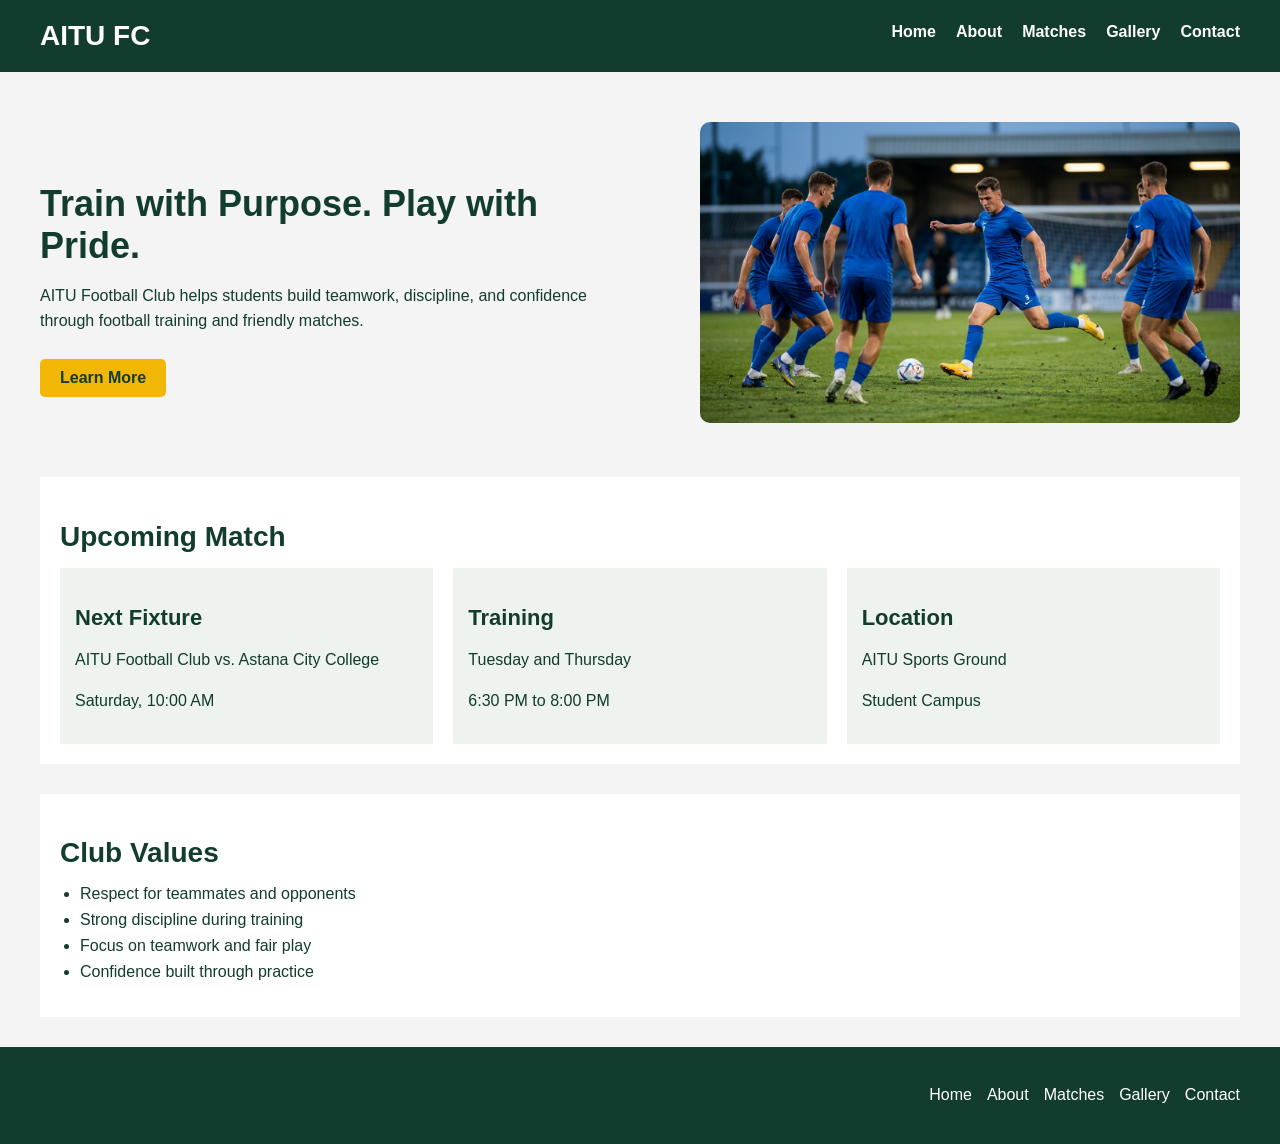
==== index.html @ 3e823489 "Overall midterm project, contributions in README" ====
<!DOCTYPE html>
<html lang="en">
<head>
  <meta charset="UTF-8">
  <meta name="viewport" content="width=device-width, initial-scale=1.0">
  <title>AITU Football Club</title>
  <link rel="stylesheet" href="css/style.css">
</head>
<body>
  <header>
    <a class="logo" href="index.html">AITU FC</a>
    <nav>
      <ul>
        <li><a href="index.html">Home</a></li>
        <li><a href="about.html">About</a></li>
        <li><a href="matches.html">Matches</a></li>
        <li><a href="gallery.html">Gallery</a></li>
        <li><a href="contact.html">Contact</a></li>
      </ul>
    </nav>
  </header>

  <main>
    <section class="hero">
      <div class="hero-text">
        <h1>Train with Purpose. Play with Pride.</h1>
        <p>AITU Football Club helps students build teamwork, discipline, and confidence through football training and friendly matches.</p>
        <a class="button" href="about.html">Learn More</a>
      </div>
      <div class="hero-image">
        <img src="training.png" alt="Football players training on the field">
      </div>
    </section>

    <section class="section" id="schedule">
      <h2>Upcoming Match</h2>
      <div class="info-box">
        <div class="card">
          <h3>Next Fixture</h3>
          <p>AITU Football Club vs. Astana City College</p>
          <p>Saturday, 10:00 AM</p>
        </div>
        <div class="card">
          <h3>Training</h3>
          <p>Tuesday and Thursday</p>
          <p>6:30 PM to 8:00 PM</p>
        </div>
        <div class="card">
          <h3>Location</h3>
          <p>AITU Sports Ground</p>
          <p>Student Campus</p>
        </div>
      </div>
    </section>

    <section class="section" id="players">
      <h2>Club Values</h2>
      <ul>
        <li>Respect for teammates and opponents</li>
        <li>Strong discipline during training</li>
        <li>Focus on teamwork and fair play</li>
        <li>Confidence built through practice</li>
      </ul>
    </section>
  </main>

  <footer>
    <p>AITU Football Club</p>
    <div class="footer-links">
      <a href="index.html">Home</a>
      <a href="about.html">About</a>
      <a href="matches.html">Matches</a>
      <a href="gallery.html">Gallery</a>
      <a href="contact.html">Contact</a>
    </div>
  </footer>
</body>
</html>
---- css/style.css ----
:root {
  --primary-color: #123c2d;
  --accent-color: #f2b705;
  --main-font: 'Montserrat', sans-serif;
}

body {
  margin: 0;
  font-family: Montserrat, sans-serif;
  background-color: #f4f4f4;
  color: #123c2d;
}

header {
  background-color: var(--primary-color);
  color: #ffffff;
  padding: 20px 40px;
  display: flex;
  justify-content: space-between;
  align-items: center;
}

.logo {
  font-size: 28px;
  font-weight: bold;
  color: #ffffff;
  text-decoration: none;
}

nav ul {
  list-style: none;
  margin: 0;
  padding: 0;
  display: flex;
  gap: 20px;
}

nav a {
  color: #ffffff;
  text-decoration: none;
  font-weight: bold;
}

main {
  padding: 30px 40px;
}

.hero {
  display: flex;
  justify-content: space-between;
  align-items: center;
  gap: 20px;
  padding: 20px 0;
}

.hero-text {
  width: 50%;
}

.hero-image {
  width: 45%;
}

img {
  width: 100%;
  height: auto;
  border-radius: 10px;
}

h1 {
  font-size: 36px;
  color: #123c2d;
  margin-bottom: 15px;
}

h2 {
  font-size: 28px;
  color: #123c2d;
  margin-bottom: 10px;
}

h3 {
  font-size: 22px;
  color: #123c2d;
  margin-bottom: 10px;
}

p {
  font-size: 16px;
  line-height: 1.6;
  color: #123c2d;
  margin-bottom: 15px;
}

ul {
  padding-left: 20px;
}

li {
  color: #123c2d;
  margin-bottom: 8px;
}

.button {
  display: inline-block;
  background-color: var(--accent-color);
  color: #123c2d;
  padding: 10px 20px;
  text-decoration: none;
  font-weight: bold;
  border-radius: 5px;
  margin-top: 10px;
}

.section {
  margin-top: 30px;
  padding: 20px;
  background-color: #ffffff;
}

.info-box {
  display: flex;
  justify-content: space-between;
  gap: 20px;
  margin-top: 15px;
}

.card {
  width: 32%;
  background-color: #eef3ef;
  padding: 15px;
}

footer {
  background-color: #123c2d;
  color: #ffffff;
  padding: 20px 40px;
  display: flex;
  justify-content: space-between;
  align-items: center;
}

.footer-links {
  display: flex;
  gap: 15px;
}

.footer-links a {
  color: #ffffff;
  text-decoration: none;
}

.container {
  width: 90%;
  margin: 0 auto;
}

.table {
  width: 100%;
  border-collapse: collapse;
  background-color: #ffffff;
}

.table th,
.table td {
  padding: 12px;
  text-align: left;
  border: 1px solid #cccccc;
}

.table th {
  background-color: #123c2d;
  color: #ffffff;
}

.table tr:nth-child(even) td {
  background-color: #eef3ef;
}

.gallery {
  display: grid;
  grid-template-columns: repeat(3, 1fr);
  gap: 20px;
}

.gallery-photo {
  position: relative;
}

.gallery-photo img {
  display: block;
}

.photo-badge {
  position: absolute;
  top: 10px;
  left: 10px;
  background-color: #f2b705;
  color: #123c2d;
  padding: 8px;
}

.form-section {
  width: 60%;
  margin: 0 auto;
  padding: 20px;
  background-color: #ffffff;
}

.form-button {
  background-color: #123c2d;
  color: #ffffff;
  padding: 10px 20px;
  border: none;
}

.form-button:hover {
  background-color: #f2b705;
  color: #123c2d;
}

.form-button:focus {
  background-color: #f2b705;
  color: #123c2d;
}

@media (max-width: 768px) {
  header {
    flex-direction: column;
    gap: 15px;
  }

  nav ul {
    flex-direction: column;
    align-items: center;
    gap: 10px;
  }

  .form-section {
    width: 90%;
  }
}
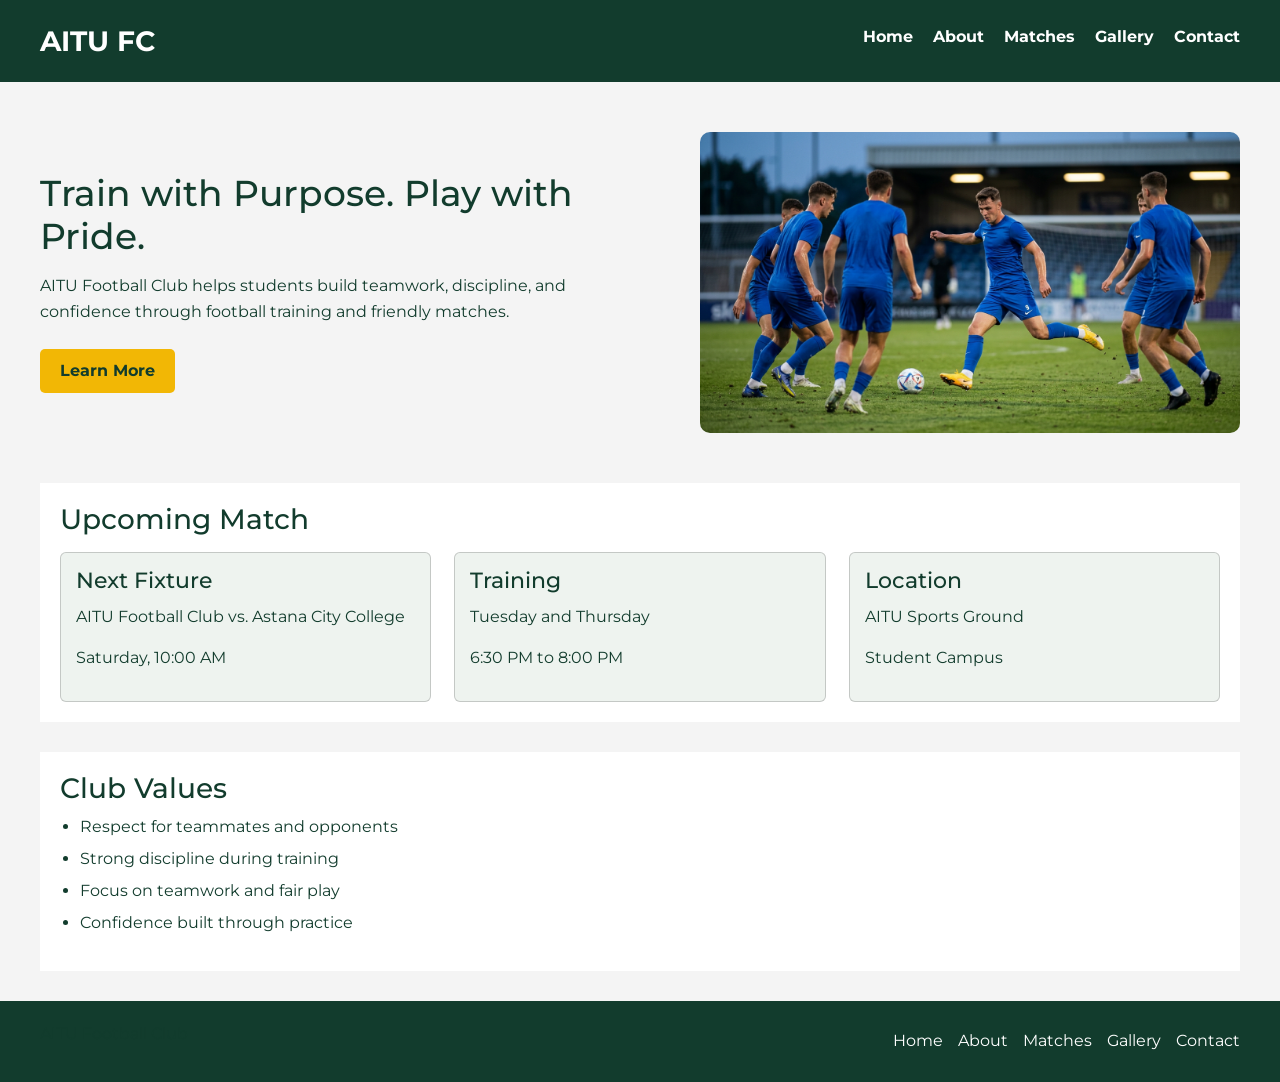
==== commit f4a55538: "Abylaikhan added some additional codes" ====
--- a/index.html
+++ b/index.html
@@ -4,7 +4,12 @@
   <meta charset="UTF-8">
   <meta name="viewport" content="width=device-width, initial-scale=1.0">
   <title>AITU Football Club</title>
-  <link rel="stylesheet" href="css/style.css">
+  
+<link rel="preconnect" href="https://fonts.googleapis.com">
+<link rel="preconnect" href="https://fonts.gstatic.com" crossorigin>
+<link href="https://fonts.googleapis.com/css2?family=Montserrat:wght@400;600;700&display=swap" rel="stylesheet">
+<link rel="stylesheet" href="https://cdn.jsdelivr.net/npm/bootstrap@5.3.3/dist/css/bootstrap.min.css">  
+<link rel="stylesheet" href="css/style.css">
 </head>
 <body>
   <header>
@@ -28,7 +33,7 @@
         <a class="button" href="about.html">Learn More</a>
       </div>
       <div class="hero-image">
-        <img src="training.png" alt="Football players training on the field">
+        <img src="training.png" alt="Football players training on the field" loading="lazy">
       </div>
     </section>
 
--- a/css/style.css
+++ b/css/style.css
@@ -6,7 +6,7 @@
 
 body {
   margin: 0;
-  font-family: Montserrat, sans-serif;
+  font-family: var(--main-font);
   background-color: #f4f4f4;
   color: #123c2d;
 }
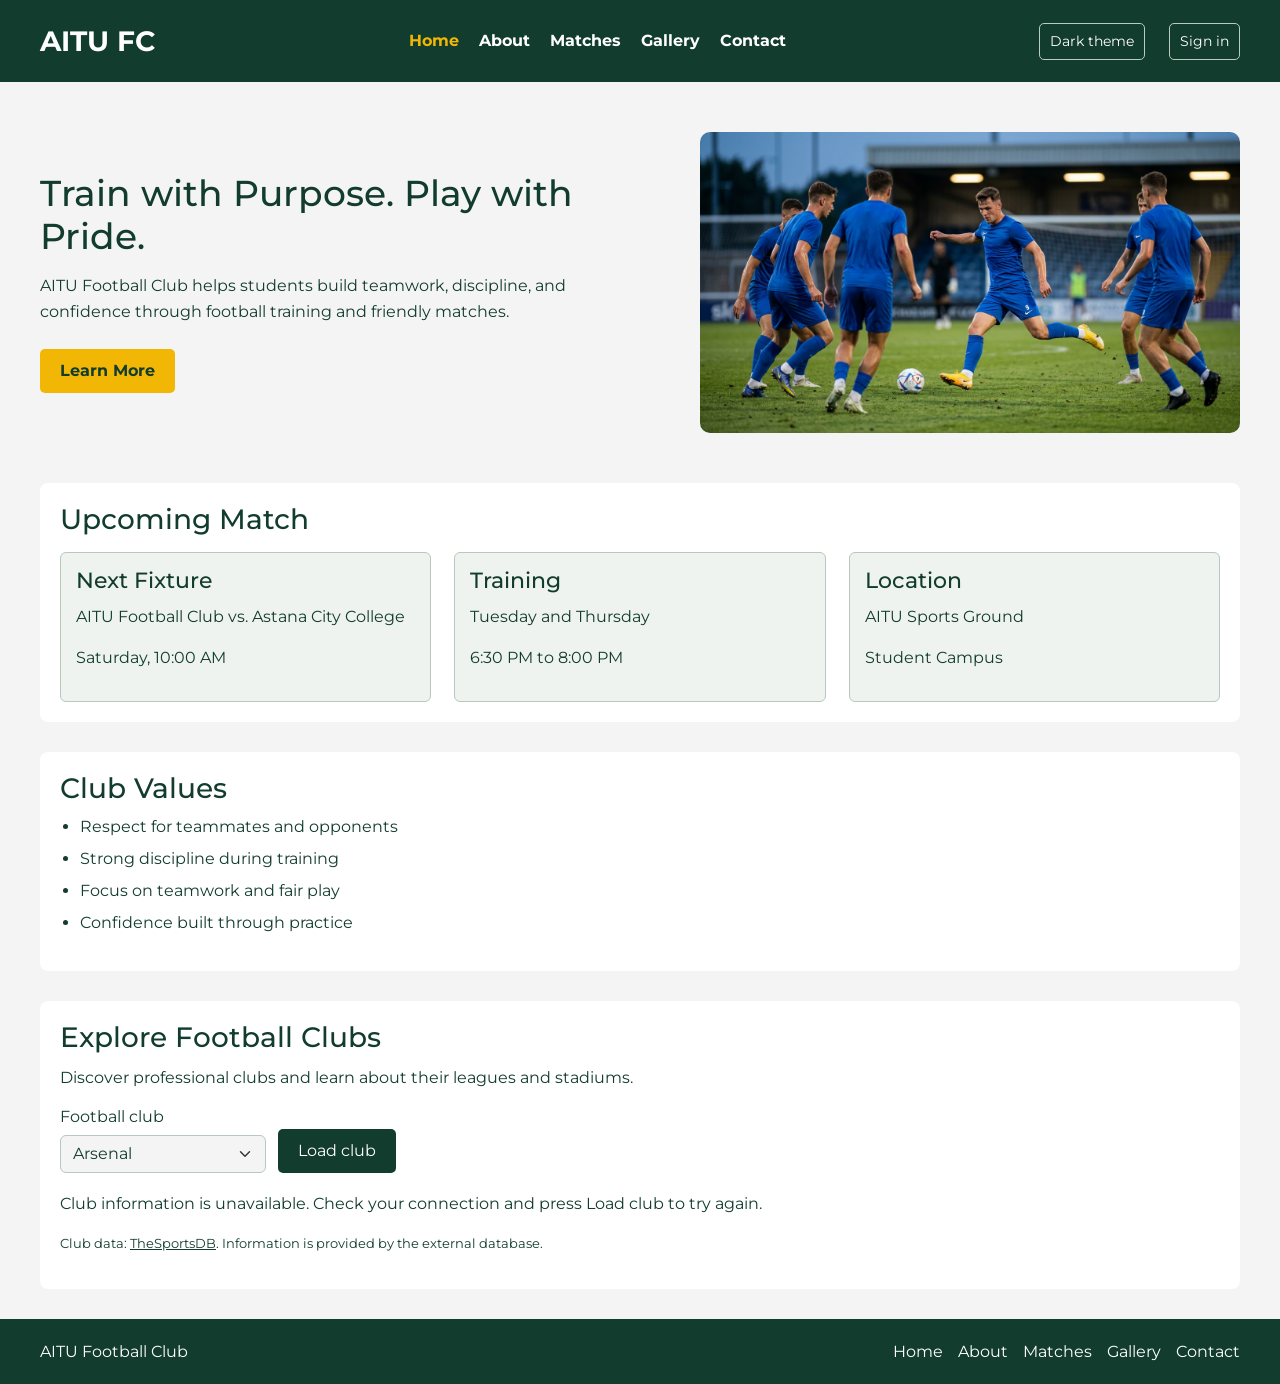
==== commit ae45e7de: "Azamat Ray:Home and About pages, shared layout, theme switching, responsive styling, and TheSportsDB" ====
--- a/index.html
+++ b/index.html
@@ -4,25 +4,30 @@
   <meta charset="UTF-8">
   <meta name="viewport" content="width=device-width, initial-scale=1.0">
   <title>AITU Football Club</title>
-  
-<link rel="preconnect" href="https://fonts.googleapis.com">
-<link rel="preconnect" href="https://fonts.gstatic.com" crossorigin>
-<link href="https://fonts.googleapis.com/css2?family=Montserrat:wght@400;600;700&display=swap" rel="stylesheet">
-<link rel="stylesheet" href="https://cdn.jsdelivr.net/npm/bootstrap@5.3.3/dist/css/bootstrap.min.css">  
-<link rel="stylesheet" href="css/style.css">
+  <link rel="preconnect" href="https://fonts.googleapis.com">
+  <link rel="preconnect" href="https://fonts.gstatic.com" crossorigin>
+  <link href="https://fonts.googleapis.com/css2?family=Montserrat:wght@400;600;700&display=swap" rel="stylesheet">
+  <link rel="stylesheet" href="https://cdn.jsdelivr.net/npm/bootstrap@5.3.3/dist/css/bootstrap.min.css">
+  <link rel="stylesheet" href="css/style.css">
 </head>
 <body>
   <header>
     <a class="logo" href="index.html">AITU FC</a>
     <nav>
       <ul>
-        <li><a href="index.html">Home</a></li>
+        <li><a href="index.html" aria-current="page">Home</a></li>
         <li><a href="about.html">About</a></li>
         <li><a href="matches.html">Matches</a></li>
         <li><a href="gallery.html">Gallery</a></li>
         <li><a href="contact.html">Contact</a></li>
       </ul>
     </nav>
+    <div class="header-tools">
+      <button type="button" id="theme-toggle" aria-pressed="false">Dark theme</button>
+      <span id="user-name"></span>
+      <a id="sign-in-link" href="signin.html">Sign in</a>
+      <button type="button" id="sign-out" hidden>Sign out</button>
+    </div>
   </header>
 
   <main>
@@ -67,6 +72,25 @@
         <li>Confidence built through practice</li>
       </ul>
     </section>
+
+    <section class="section" id="football-clubs">
+      <h2>Explore Football Clubs</h2>
+      <p>Discover professional clubs and learn about their leagues and stadiums.</p>
+      <form id="team-form" class="team-controls">
+        <div>
+          <label for="team-select">Football club</label>
+          <select id="team-select" class="form-select">
+            <option value="133604">Arsenal</option>
+            <option value="133602">Liverpool</option>
+            <option value="133612">Manchester United</option>
+          </select>
+        </div>
+        <button id="team-load" class="form-button" type="submit">Load club</button>
+      </form>
+      <p id="team-status" role="status" aria-live="polite"></p>
+      <div id="team-results" aria-busy="false"></div>
+      <p class="api-credit">Club data: <a href="https://www.thesportsdb.com/" target="_blank" rel="noopener">TheSportsDB</a>. Information is provided by the external database.</p>
+    </section>
   </main>
 
   <footer>
@@ -79,5 +103,8 @@
       <a href="contact.html">Contact</a>
     </div>
   </footer>
+
+  <script src="js/jquery-3.7.1.min.js"></script>
+  <script src="js/script.js"></script>
 </body>
 </html>
--- a/css/style.css
+++ b/css/style.css
@@ -2,22 +2,29 @@
   --primary-color: #123c2d;
   --accent-color: #f2b705;
   --main-font: 'Montserrat', sans-serif;
+  --page-bg: #f4f4f4;
+  --panel-bg: #ffffff;
+  --soft-bg: #eef3ef;
+  --text-color: #123c2d;
+  --border-color: #b8c9bf;
 }
 
 body {
   margin: 0;
   font-family: var(--main-font);
-  background-color: #f4f4f4;
-  color: #123c2d;
+  background: var(--page-bg);
+  color: var(--text-color);
 }
 
 header {
   background-color: var(--primary-color);
-  color: #ffffff;
   padding: 20px 40px;
   display: flex;
   justify-content: space-between;
   align-items: center;
+  flex-wrap: wrap;
+  gap: 16px;
+  color: #ffffff;
 }
 
 .logo {
@@ -33,6 +40,8 @@
   padding: 0;
   display: flex;
   gap: 20px;
+  flex-wrap: wrap;
+  align-items: center;
 }
 
 nav a {
@@ -43,6 +52,9 @@
 
 main {
   padding: 30px 40px;
+  max-width: 1280px;
+  margin: auto;
+  min-height: 65vh;
 }
 
 .hero {
@@ -69,27 +81,27 @@
 
 h1 {
   font-size: 36px;
-  color: #123c2d;
   margin-bottom: 15px;
+  color: inherit;
 }
 
 h2 {
   font-size: 28px;
-  color: #123c2d;
   margin-bottom: 10px;
+  color: inherit;
 }
 
 h3 {
   font-size: 22px;
-  color: #123c2d;
   margin-bottom: 10px;
+  color: inherit;
 }
 
 p {
   font-size: 16px;
   line-height: 1.6;
-  color: #123c2d;
   margin-bottom: 15px;
+  color: inherit;
 }
 
 ul {
@@ -97,8 +109,8 @@
 }
 
 li {
-  color: #123c2d;
   margin-bottom: 8px;
+  color: inherit;
 }
 
 .button {
@@ -115,7 +127,9 @@
 .section {
   margin-top: 30px;
   padding: 20px;
-  background-color: #ffffff;
+  background: var(--panel-bg);
+  color: var(--text-color);
+  border-radius: 8px;
 }
 
 .info-box {
@@ -127,17 +141,19 @@
 
 .card {
   width: 32%;
-  background-color: #eef3ef;
   padding: 15px;
+  background: var(--soft-bg);
+  color: var(--text-color);
+  border: 1px solid var(--border-color);
 }
 
 footer {
   background-color: #123c2d;
-  color: #ffffff;
   padding: 20px 40px;
   display: flex;
   justify-content: space-between;
   align-items: center;
+  color: #ffffff;
 }
 
 .footer-links {
@@ -158,23 +174,26 @@
 .table {
   width: 100%;
   border-collapse: collapse;
-  background-color: #ffffff;
-}
-
-.table th,
+  --bs-table-bg: var(--panel-bg);
+  --bs-table-color: var(--text-color);
+  background: var(--panel-bg);
+  color: var(--text-color);
+}
+
+.table th {
+  padding: 12px;
+  text-align: left;
+  border: 1px solid #cccccc;
+  background-color: #123c2d;
+  color: #ffffff;
+  border-color: var(--border-color);
+}
+
 .table td {
   padding: 12px;
   text-align: left;
   border: 1px solid #cccccc;
-}
-
-.table th {
-  background-color: #123c2d;
-  color: #ffffff;
-}
-
-.table tr:nth-child(even) td {
-  background-color: #eef3ef;
+  border-color: var(--border-color);
 }
 
 .gallery {
@@ -185,10 +204,13 @@
 
 .gallery-photo {
   position: relative;
+  cursor: pointer;
 }
 
 .gallery-photo img {
   display: block;
+  height: 230px;
+  object-fit: cover;
 }
 
 .photo-badge {
@@ -201,10 +223,13 @@
 }
 
 .form-section {
-  width: 60%;
   margin: 0 auto;
   padding: 20px;
-  background-color: #ffffff;
+  background: var(--panel-bg);
+  color: var(--text-color);
+  border-radius: 8px;
+  max-width: 720px;
+  width: 100%;
 }
 
 .form-button {
@@ -212,6 +237,7 @@
   color: #ffffff;
   padding: 10px 20px;
   border: none;
+  border-radius: 5px;
 }
 
 .form-button:hover {
@@ -224,19 +250,545 @@
   color: #123c2d;
 }
 
+.strength-meter-wrapper {
+  width: 100%;
+  height: 8px;
+  background-color: #e9ecef;
+  border-radius: 4px;
+  margin-top: 8px;
+  overflow: hidden;
+}
+
+#password-strength-bar {
+  height: 100%;
+  width: 0%;
+  transition: width 0.3s ease;
+}
+
+.strength-weak {
+  background-color: #dc3545;
+}
+
+.strength-medium {
+  background-color: #ffc107;
+}
+
+.strength-strong {
+  background-color: #198754;
+}
+
+.crud-form-box {
+  padding: 15px;
+  border: 1px solid #cccccc;
+  background: var(--panel-bg);
+  color: var(--text-color);
+  border-radius: 8px;
+}
+
+.filter-controls {
+  padding: 15px;
+  border: 1px solid #cccccc;
+  background: var(--panel-bg);
+  color: var(--text-color);
+  border-radius: 8px;
+}
+
+.category-buttons {
+  display: flex;
+  flex-wrap: wrap;
+  gap: 10px;
+}
+
+.category-btn {
+  background-color: #eef3ef;
+  color: #123c2d;
+  border: 1px solid #123c2d;
+  padding: 6px 14px;
+  font-weight: 600;
+  cursor: pointer;
+}
+
+.category-btn.active-category {
+  background-color: #123c2d;
+  color: #ffffff;
+}
+
+.action-btn-edit {
+  background-color: #f2b705;
+  color: #123c2d;
+  border: none;
+  padding: 5px 10px;
+  margin-right: 5px;
+  font-weight: 600;
+}
+
+.action-btn-delete {
+  background-color: #dc3545;
+  color: #ffffff;
+  border: none;
+  padding: 5px 10px;
+  font-weight: 600;
+}
+
+#lightbox-overlay {
+  position: fixed;
+  top: 0;
+  left: 0;
+  width: 100%;
+  height: 100%;
+  background-color: rgba(0, 0, 0, 0.88);
+  z-index: 9999;
+  justify-content: center;
+  align-items: center;
+  display: none;
+}
+
+.lightbox-box {
+  max-width: 75%;
+  text-align: center;
+}
+
+#lightbox-img {
+  max-height: 75vh;
+  width: auto;
+  max-width: 100%;
+  border-radius: 8px;
+}
+
+#lightbox-caption {
+  color: #ffffff;
+  margin-top: 12px;
+  font-size: 18px;
+  font-weight: 600;
+}
+
+#lightbox-close {
+  position: absolute;
+  top: 20px;
+  right: 30px;
+  background: none;
+  border: none;
+  color: #ffffff;
+  font-size: 40px;
+  cursor: pointer;
+}
+
+#lightbox-prev {
+  background-color: #f2b705;
+  color: #123c2d;
+  border: none;
+  padding: 12px 18px;
+  font-size: 24px;
+  font-weight: bold;
+  cursor: pointer;
+  margin: 0 15px;
+  border-radius: 5px;
+}
+
+#lightbox-next {
+  background-color: #f2b705;
+  color: #123c2d;
+  border: none;
+  padding: 12px 18px;
+  font-size: 24px;
+  font-weight: bold;
+  cursor: pointer;
+  margin: 0 15px;
+  border-radius: 5px;
+}
+
+html[data-theme="dark"] {
+  color-scheme: dark;
+  --page-bg: #101c17;
+  --panel-bg: #192c23;
+  --soft-bg: #213a2d;
+  --text-color: #e6f0e9;
+  --border-color: #4e6c5c;
+}
+
+nav li {
+  margin: 0;
+}
+
+nav a[aria-current="page"] {
+  color: #f2b705;
+}
+
+footer p {
+  margin: 0;
+}
+
+.header-tools {
+  display: flex;
+  align-items: center;
+  flex-wrap: wrap;
+  gap: 12px;
+}
+
+.header-tools button {
+  border: 1px solid #b9ccbf;
+  border-radius: 5px;
+  padding: 7px 10px;
+  background: transparent;
+  color: #ffffff;
+  font-size: 14px;
+  text-decoration: none;
+}
+
+.header-tools a {
+  border: 1px solid #b9ccbf;
+  border-radius: 5px;
+  padding: 7px 10px;
+  background: transparent;
+  color: #ffffff;
+  font-size: 14px;
+  text-decoration: none;
+}
+
+#user-name {
+  max-width: 150px;
+  overflow-wrap: anywhere;
+  font-size: 14px;
+}
+
+[hidden] {
+  display: none !important;
+}
+
+button {
+  font: inherit;
+}
+
+input {
+  font: inherit;
+}
+
+select {
+  font: inherit;
+}
+
+textarea {
+  font: inherit;
+}
+
+button:disabled {
+  opacity: .65;
+  cursor: wait;
+}
+
+a:focus-visible {
+  outline: 3px solid #d9a300;
+  outline-offset: 3px;
+}
+
+button:focus-visible {
+  outline: 3px solid #d9a300;
+  outline-offset: 3px;
+}
+
+input:focus-visible {
+  outline: 3px solid #d9a300;
+  outline-offset: 3px;
+}
+
+select:focus-visible {
+  outline: 3px solid #d9a300;
+  outline-offset: 3px;
+}
+
+textarea:focus-visible {
+  outline: 3px solid #d9a300;
+  outline-offset: 3px;
+}
+
+.team-card {
+  background: var(--soft-bg);
+  color: var(--text-color);
+  border: 1px solid var(--border-color);
+  padding: 16px;
+  border-radius: 6px;
+  max-width: 760px;
+}
+
+.table tr:nth-child(even) td {
+  background: var(--soft-bg);
+}
+
+.form-control {
+  background-color: var(--page-bg);
+  color: var(--text-color);
+  border-color: var(--border-color);
+}
+
+.form-select {
+  background-color: var(--page-bg);
+  color: var(--text-color);
+  border-color: var(--border-color);
+}
+
+.form-control:focus {
+  background-color: var(--panel-bg);
+  color: var(--text-color);
+}
+
+.form-select:focus {
+  background-color: var(--panel-bg);
+  color: var(--text-color);
+}
+
+.form-control::placeholder {
+  color: var(--text-color);
+  opacity: .65;
+}
+
+.table-scroll {
+  overflow-x: auto;
+}
+
+.form-section label {
+  margin-bottom: 6px;
+}
+
+.demo-note {
+  font-size: 14px;
+  padding: 12px;
+  border-left: 4px solid #d9a300;
+  background: var(--soft-bg);
+}
+
+.error-text {
+  color: #b32335;
+  min-height: 24px;
+}
+
+html[data-theme="dark"] .error-text {
+  color: #ffacb6;
+}
+
+.faq-item {
+  border-bottom: 1px solid var(--border-color);
+}
+
+.faq-question {
+  display: flex;
+  justify-content: space-between;
+  gap: 20px;
+  width: 100%;
+  padding: 18px 0;
+  background: none;
+  color: inherit;
+  border: none;
+  text-align: left;
+  font-weight: 600;
+}
+
+.faq-icon {
+  color: #a97e00;
+  font-size: 24px;
+  line-height: 1;
+}
+
+.faq-answer {
+  display: none;
+  padding: 0 0 16px;
+}
+
+.faq-answer p {
+  margin: 0;
+}
+
+.team-controls {
+  display: flex;
+  align-items: end;
+  flex-wrap: wrap;
+  gap: 12px;
+  margin-bottom: 18px;
+}
+
+.team-controls label {
+  display: block;
+  margin-bottom: 6px;
+}
+
+.team-controls select {
+  min-width: 200px;
+}
+
+.team-card h3 {
+  font-size: 24px;
+}
+
+.team-card p:last-child {
+  margin-bottom: 0;
+}
+
+.api-credit {
+  font-size: 13px;
+  margin-top: 16px;
+}
+
+.api-credit a {
+  color: inherit;
+}
+
+.gallery-photo:focus-visible {
+  outline: 3px solid #d9a300;
+  outline-offset: 4px;
+}
+
+body.lightbox-open {
+  overflow: hidden;
+}
+
+#form-alert {
+  display: none;
+}
+
+#crud-alert {
+  display: none;
+}
+
+#cancel-edit-btn {
+  display: none;
+}
+
+.team-card a {
+  color: inherit;
+}
+
+.team-details {
+  display: grid;
+  grid-template-columns: 110px minmax(0, 1fr);
+  gap: 10px 20px;
+  margin: 20px 0;
+}
+
+.team-details dt {
+  margin: 0;
+  overflow-wrap: anywhere;
+}
+
+.team-details dd {
+  margin: 0;
+  overflow-wrap: anywhere;
+}
+
 @media (max-width: 768px) {
   header {
     flex-direction: column;
-    gap: 15px;
+  }
+
+  .gallery {
+    grid-template-columns: repeat(2, 1fr);
+  }
+
+  main {
+    padding: 24px 16px;
   }
 
   nav ul {
+    flex-direction: row;
+    justify-content: center;
+    gap: 12px 18px;
+  }
+
+  .hero {
     flex-direction: column;
-    align-items: center;
+  }
+
+  .hero-text {
+    width: 100%;
+  }
+
+  .hero-image {
+    width: 100%;
+  }
+
+  .info-box {
+    flex-direction: column;
+  }
+
+  .card {
+    width: 100%;
+  }
+
+  footer {
+    flex-direction: column;
+    gap: 16px;
+    padding: 24px 16px;
+  }
+
+  .footer-links {
+    flex-wrap: wrap;
+    justify-content: center;
+  }
+
+  .table {
+    min-width: 720px;
+  }
+
+  #lightbox-prev {
+    padding: 8px;
+    margin: 0 4px;
+    font-size: 20px;
+  }
+
+  #lightbox-next {
+    padding: 8px;
+    margin: 0 4px;
+    font-size: 20px;
+  }
+
+  .lightbox-box {
+    max-width: 72%;
+  }
+
+  h1 {
+    font-size: 30px;
+  }
+
+  .section {
+    padding: 18px;
+  }
+}
+
+@media (max-width: 568px) {
+  .hero {
+    text-align: center;
+  }
+
+  .gallery {
+    grid-template-columns: 1fr;
+  }
+
+  .team-controls > div {
+    width: 100%;
+    min-width: 0;
+  }
+
+  .team-controls select {
+    width: 100%;
+    min-width: 0;
+  }
+
+  .team-details {
+    grid-template-columns: 90px minmax(0, 1fr);
     gap: 10px;
   }
-
-  .form-section {
-    width: 90%;
-  }
-}
+}
+
+@media (max-width: 1000px) {
+  header {
+    padding: 20px;
+  }
+
+  .header-tools {
+    width: 100%;
+    justify-content: center;
+  }
+
+  .container {
+    width: 100%;
+    padding: 0;
+  }
+}
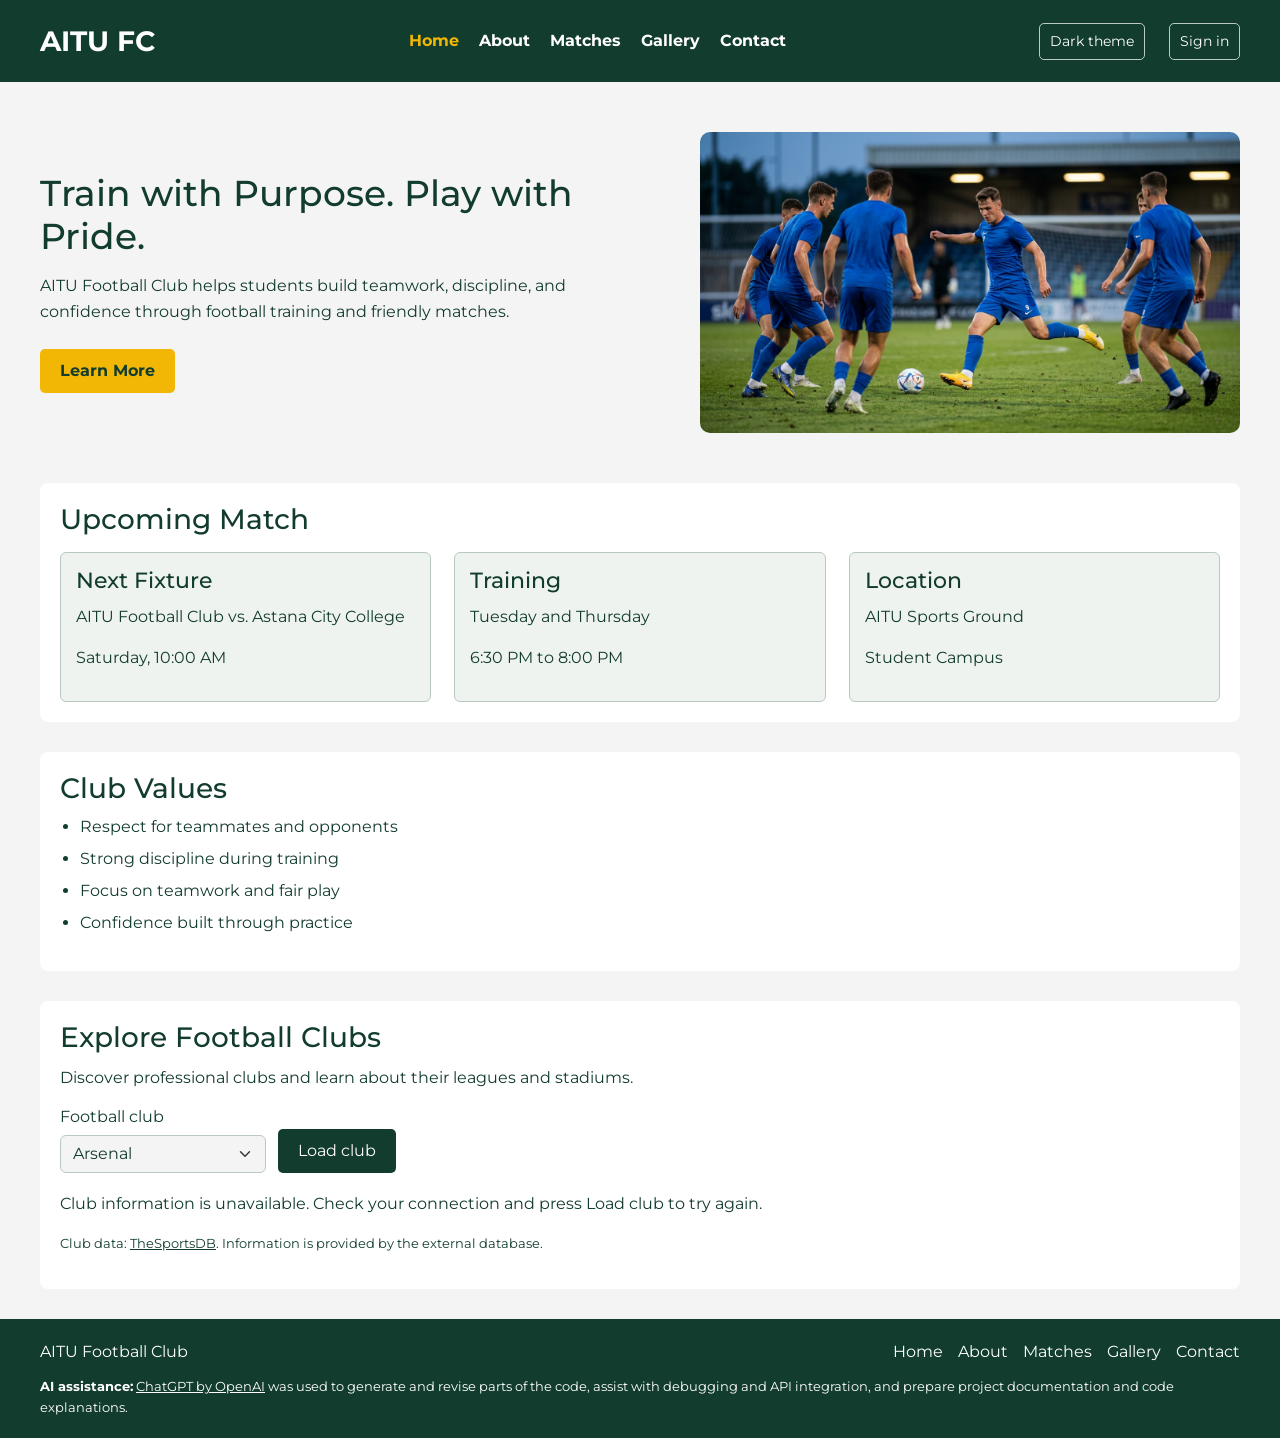
==== commit 4b45ddb2: "AI credits" ====
--- a/index.html
+++ b/index.html
@@ -102,6 +102,7 @@
       <a href="gallery.html">Gallery</a>
       <a href="contact.html">Contact</a>
     </div>
+    <p class="ai-credit"><strong>AI assistance:</strong> <a href="https://chatgpt.com/" target="_blank" rel="noopener">ChatGPT by OpenAI</a> was used to generate and revise parts of the code, assist with debugging and API integration, and prepare project documentation and code explanations.</p>
   </footer>
 
   <script src="js/jquery-3.7.1.min.js"></script>
--- a/css/style.css
+++ b/css/style.css
@@ -792,3 +792,20 @@
     padding: 0;
   }
 }
+
+footer {
+  flex-wrap: wrap;
+}
+
+footer .ai-credit {
+  flex-basis: 100%;
+  margin-top: 12px;
+  font-size: 13px;
+  line-height: 1.6;
+  overflow-wrap: anywhere;
+}
+
+.ai-credit a {
+  color: inherit;
+  text-decoration: underline;
+}
